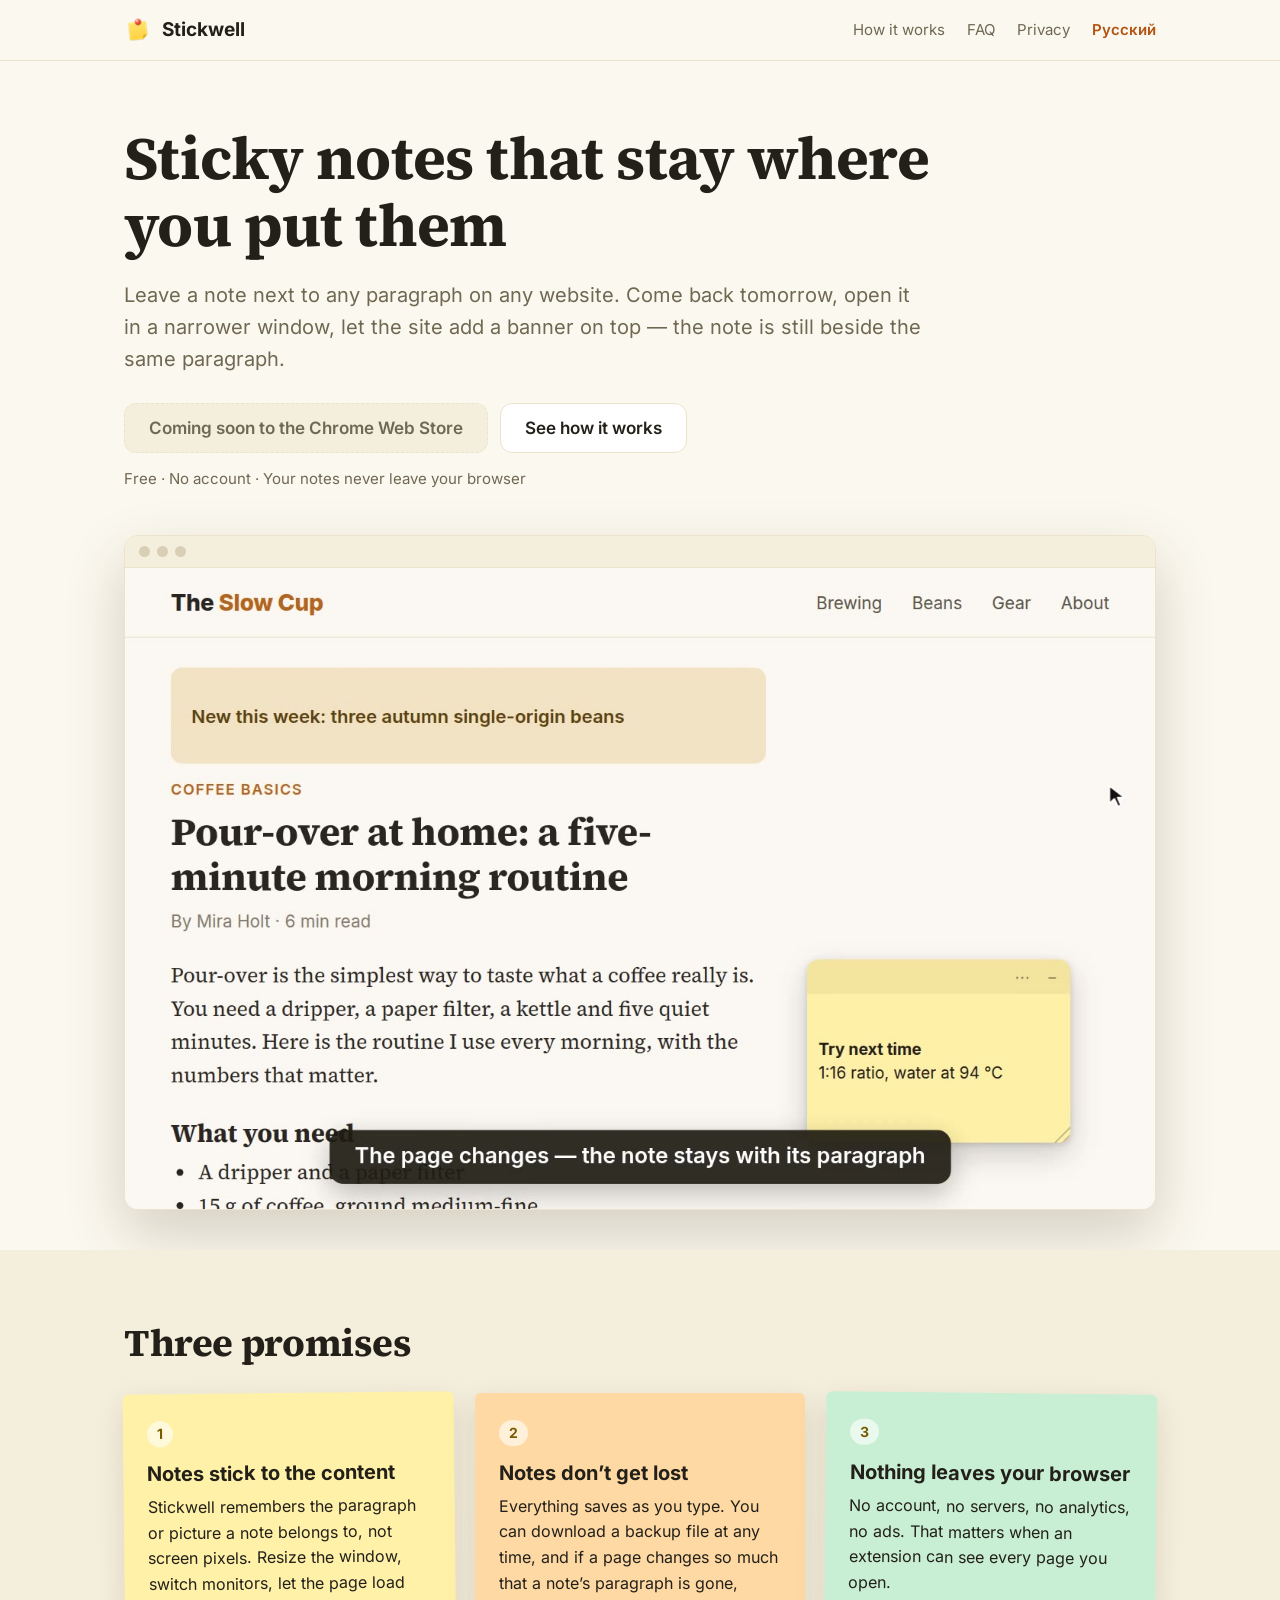
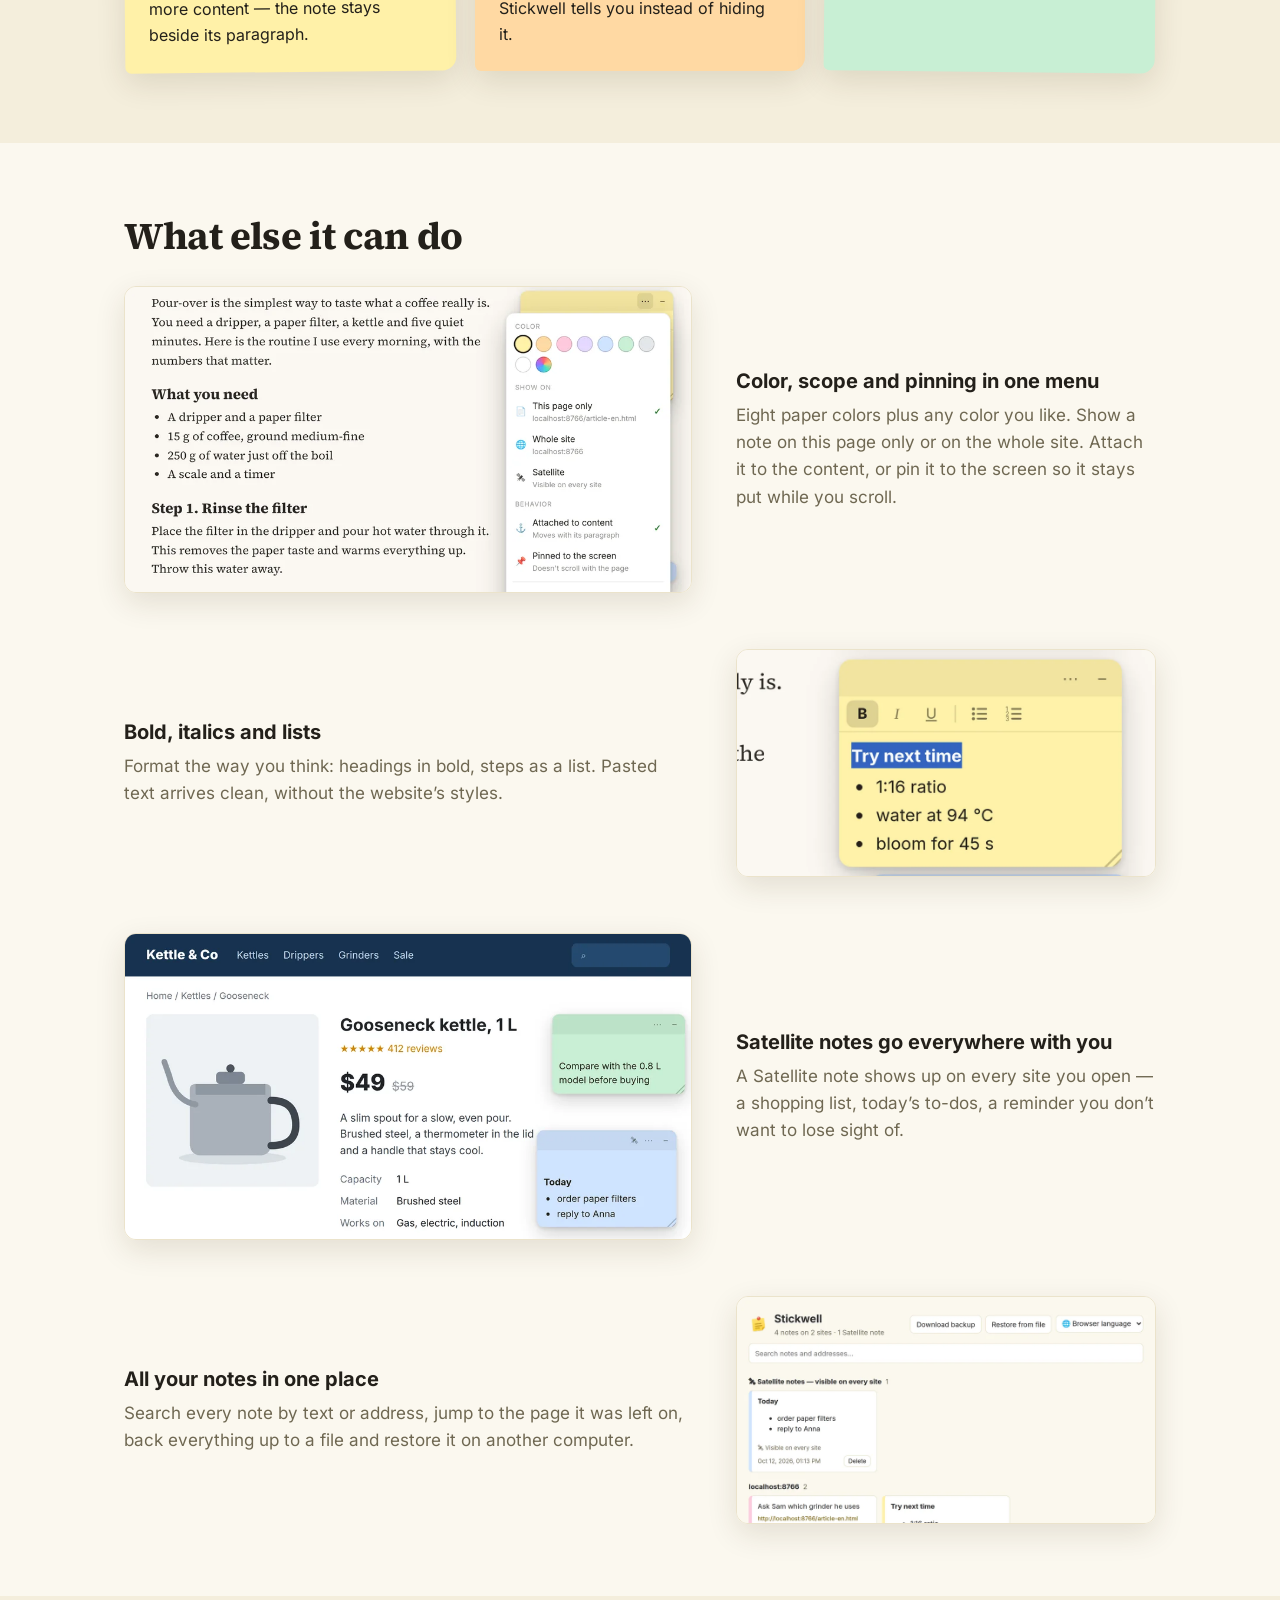
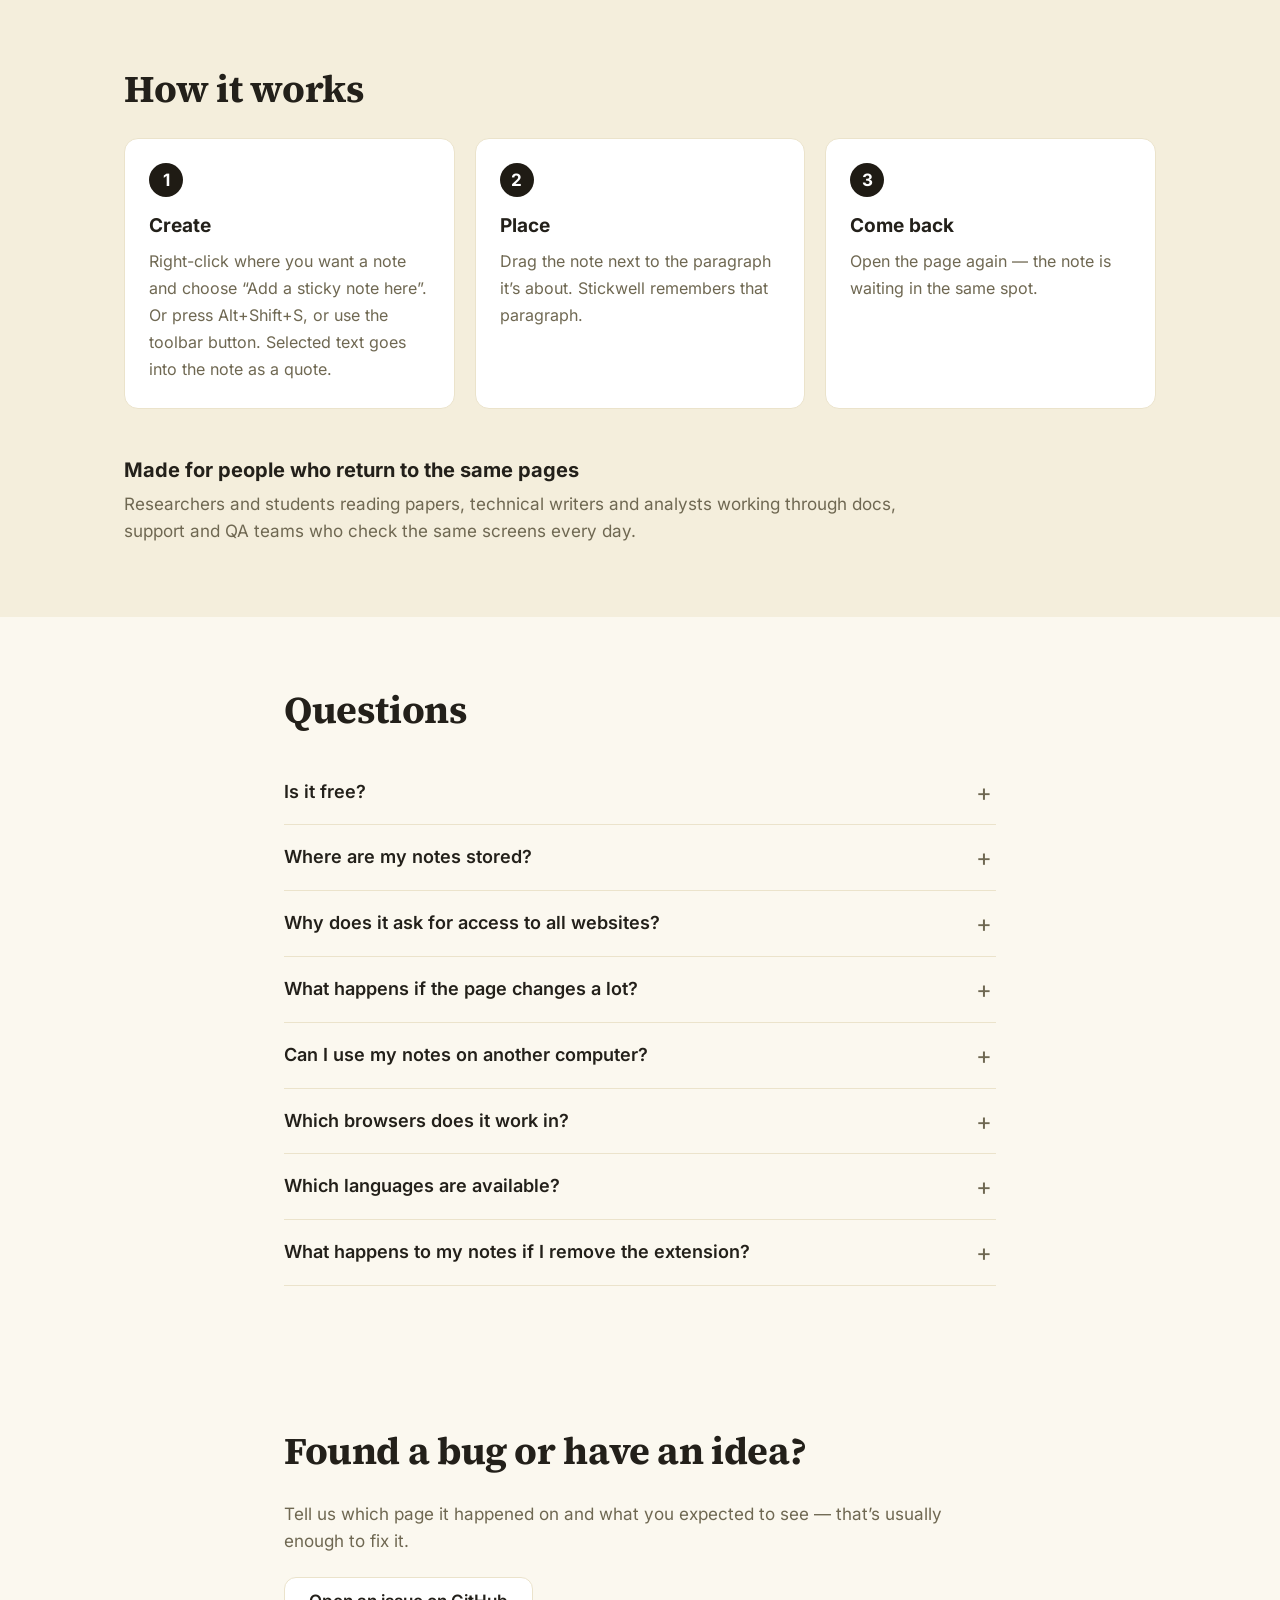
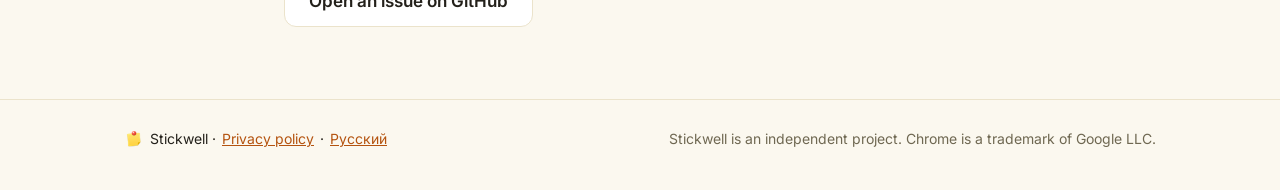
==== index.html @ a38671d3 "Add Stickwell landing page and privacy policy Co-Authored-By: Claude Opus 5.5 <noreply@anthropic.com" ====
<!doctype html>
<html lang="en">
<head>
<meta charset="utf-8">
<meta name="viewport" content="width=device-width, initial-scale=1">
<title>Stickwell — sticky notes that stay where you put them</title>
<meta name="description" content="Sticky notes for any web page. They stay next to the paragraph you left them by — even when the page changes. Free, no account, stored only in your browser.">
<link rel="icon" href="assets/icon32.png">
<link rel="alternate" hreflang="en" href="index.html"><link rel="alternate" hreflang="ru" href="ru.html">
<meta property="og:title" content="Stickwell — sticky notes that stay where you put them">
<meta property="og:description" content="Sticky notes for any web page. They stay next to the paragraph you left them by — even when the page changes. Free, no account, stored only in your browser.">
<meta property="og:image" content="assets/og-image.png">
<meta name="twitter:card" content="summary_large_image">
<link rel="stylesheet" href="assets/site.css">
<script src="assets/config.js" defer></script>
</head>
<body data-lang="en">
<header class="top"><div class="wrap row">
  <a class="brand" href="index.html"><img src="assets/icon32.png" width="28" height="28" alt="">Stickwell</a>
  <nav><a href="#how">How it works</a><a href="#faq">FAQ</a><a href="privacy.html">Privacy</a><a class="lang" href="ru.html" hreflang="ru">Русский</a></nav>
</div></header>

<main>
<section class="hero"><div class="wrap">
  <h1>Sticky notes that stay where you put them</h1>
  <p class="lead">Leave a note next to any paragraph on any website. Come back tomorrow, open it in a narrower window, let the site add a banner on top — the note is still beside the same paragraph.</p>
  <div class="ctas">
    <a class="btn primary" data-store href="#" data-soon="Coming soon to the Chrome Web Store">Add to Chrome — it’s free</a>
    <a class="btn ghost" href="#how">See how it works</a>
  </div>
  <p class="trust">Free · No account · Your notes never leave your browser</p>
  <div class="browser">
    <div class="chrome"><span></span><span></span><span></span></div>
    <video autoplay muted loop playsinline preload="metadata" poster="assets/demo-en.jpg" width="1350" height="840" aria-label="Demo: a note is created, moved next to a paragraph, survives a page reload and follows its paragraph when the page changes.">
      <source src="assets/demo-en.mp4" type="video/mp4">
    </video>
  </div>
</div></section>

<section class="promises"><div class="wrap">
  <h2>Three promises</h2>
  <div class="cards"><article class="card"><span class="num">1</span><h3>Notes stick to the content</h3><p>Stickwell remembers the paragraph or picture a note belongs to, not screen pixels. Resize the window, switch monitors, let the page load more content — the note stays beside its paragraph.</p></article><article class="card"><span class="num">2</span><h3>Notes don’t get lost</h3><p>Everything saves as you type. You can download a backup file at any time, and if a page changes so much that a note’s paragraph is gone, Stickwell tells you instead of hiding it.</p></article><article class="card"><span class="num">3</span><h3>Nothing leaves your browser</h3><p>No account, no servers, no analytics, no ads. That matters when an extension can see every page you open.</p></article></div>
</div></section>

<section class="features"><div class="wrap">
  <h2>What else it can do</h2>
  <div class="feat">
      <figure class="shot"><img src="assets/en-menu.webp" width="960" height="518" loading="lazy" alt="Color, scope and pinning in one menu"></figure>
      <div class="ftext"><h3>Color, scope and pinning in one menu</h3><p>Eight paper colors plus any color you like. Show a note on this page only or on the whole site. Attach it to the content, or pin it to the screen so it stays put while you scroll.</p></div></div><div class="feat rev">
      <figure class="shot"><img src="assets/en-format.webp" width="960" height="518" loading="lazy" alt="Bold, italics and lists"></figure>
      <div class="ftext"><h3>Bold, italics and lists</h3><p>Format the way you think: headings in bold, steps as a list. Pasted text arrives clean, without the website’s styles.</p></div></div><div class="feat">
      <figure class="shot"><img src="assets/en-satellite.webp" width="960" height="518" loading="lazy" alt="Satellite notes go everywhere with you"></figure>
      <div class="ftext"><h3>Satellite notes go everywhere with you</h3><p>A Satellite note shows up on every site you open — a shopping list, today’s to-dos, a reminder you don’t want to lose sight of.</p></div></div><div class="feat rev">
      <figure class="shot"><img src="assets/en-all.webp" width="960" height="518" loading="lazy" alt="All your notes in one place"></figure>
      <div class="ftext"><h3>All your notes in one place</h3><p>Search every note by text or address, jump to the page it was left on, back everything up to a file and restore it on another computer.</p></div></div>
</div></section>

<section id="how" class="how"><div class="wrap">
  <h2>How it works</h2>
  <ol class="steps"><li><b>Create</b><span>Right-click where you want a note and choose “Add a sticky note here”. Or press Alt+Shift+S, or use the toolbar button. Selected text goes into the note as a quote.</span></li><li><b>Place</b><span>Drag the note next to the paragraph it’s about. Stickwell remembers that paragraph.</span></li><li><b>Come back</b><span>Open the page again — the note is waiting in the same spot.</span></li></ol>
  <div class="who"><h3>Made for people who return to the same pages</h3><p>Researchers and students reading papers, technical writers and analysts working through docs, support and QA teams who check the same screens every day.</p></div>
</div></section>

<section id="faq" class="faq"><div class="wrap narrow">
  <h2>Questions</h2>
  <details><summary>Is it free?</summary><p>Yes. Stickwell is free and has no ads. If sync between devices is added one day, it will be an optional extra.</p></details><details><summary>Where are my notes stored?</summary><p>Only in your browser, in its storage for extensions. Stickwell makes no network requests. Read the <a href="privacy.html">privacy policy</a> for the details.</p></details><details><summary>Why does it ask for access to all websites?</summary><p>So that it can show your notes on whatever page you open and find the paragraph each note is attached to. It doesn’t edit the page’s own text, links or forms and doesn’t record what you type on the site.</p></details><details><summary>What happens if the page changes a lot?</summary><p>Stickwell looks for the paragraph by its position in the page and by the beginning of its text. If the paragraph is gone, the note stays at its last position and is marked “Original spot on the page not found”, so you can move it.</p></details><details><summary>Can I use my notes on another computer?</summary><p>Not automatically yet. Download a backup on the “All notes” page and restore it on the other computer.</p></details><details><summary>Which browsers does it work in?</summary><p>Chrome and other browsers that install extensions from the Chrome Web Store, such as Edge, Brave, Opera and Yandex Browser. Firefox and Safari aren’t supported yet.</p></details><details><summary>Which languages are available?</summary><p>English, Spanish, German, Chinese (Simplified) and Russian. Stickwell follows your browser’s language, and you can switch it in the extension menu.</p></details><details><summary>What happens to my notes if I remove the extension?</summary><p>The browser deletes them together with the extension. Download a backup first if you want to keep them.</p></details>
</div></section>

<section id="contact" class="contact"><div class="wrap narrow">
  <h2>Found a bug or have an idea?</h2>
  <p>Tell us which page it happened on and what you expected to see — that’s usually enough to fix it.</p>
  <div class="ctas">
    <a class="btn primary" data-mail href="#" hidden>Write to us</a>
    <a class="btn ghost" data-issues href="#" hidden>Open an issue on GitHub</a>
    <span class="muted" data-nocontact>Contact details are coming soon.</span>
  </div>
</div></section>
</main>

<footer class="foot"><div class="wrap row">
  <span><img src="assets/icon32.png" width="20" height="20" alt=""> Stickwell · <a href="privacy.html">Privacy policy</a> · <a href="ru.html">Русский</a></span>
  <span class="muted">Stickwell is an independent project. Chrome is a trademark of Google LLC.</span>
</div></footer>
</body>
</html>
---- assets/site.css ----
[hidden] { display: none !important; }
@font-face { font-family: 'Inter'; font-weight: 400; font-display: swap; src: url(fonts/inter-latin-400-normal.woff2) format('woff2'); unicode-range: U+0000-00FF, U+2000-206F, U+20AC, U+2192; }
@font-face { font-family: 'Inter'; font-weight: 400; font-display: swap; src: url(fonts/inter-cyrillic-400-normal.woff2) format('woff2'); unicode-range: U+0400-04FF; }
@font-face { font-family: 'Inter'; font-weight: 600; font-display: swap; src: url(fonts/inter-latin-600-normal.woff2) format('woff2'); unicode-range: U+0000-00FF, U+2000-206F, U+20AC, U+2192; }
@font-face { font-family: 'Inter'; font-weight: 600; font-display: swap; src: url(fonts/inter-cyrillic-600-normal.woff2) format('woff2'); unicode-range: U+0400-04FF; }
@font-face { font-family: 'Inter'; font-weight: 700; font-display: swap; src: url(fonts/inter-latin-700-normal.woff2) format('woff2'); unicode-range: U+0000-00FF, U+2000-206F, U+20AC, U+2192; }
@font-face { font-family: 'Inter'; font-weight: 700; font-display: swap; src: url(fonts/inter-cyrillic-700-normal.woff2) format('woff2'); unicode-range: U+0400-04FF; }
@font-face { font-family: 'Source Serif'; font-weight: 700; font-display: swap; src: url(fonts/source-serif-4-latin-700-normal.woff2) format('woff2'); unicode-range: U+0000-00FF, U+2000-206F; }
@font-face { font-family: 'Source Serif'; font-weight: 700; font-display: swap; src: url(fonts/source-serif-4-cyrillic-700-normal.woff2) format('woff2'); unicode-range: U+0400-04FF; }

:root {
  --bg: #FBF8EF; --bg2: #F4EEDC; --fg: #23201A; --muted: #6F6852; --line: #EBE3CB;
  --card: #FFFFFF; --accent: #B4530F; --dark: #1F1B14; --note: #FFF1A8; --gold: #F7D774;
  --shadow: 0 10px 30px rgba(60, 45, 10, .12);
}
@media (prefers-color-scheme: dark) {
  :root { --bg: #1B1A17; --bg2: #22201B; --fg: #ECE7DA; --muted: #A9A18B; --line: #36332B; --card: #26241F;
    --accent: #E9A15B; --note: #4A4120; --shadow: 0 10px 30px rgba(0, 0, 0, .35); }
}
* { box-sizing: border-box; }
html { scroll-behavior: smooth; }
body { margin: 0; background: var(--bg); color: var(--fg); font: 17px/1.6 Inter, -apple-system, 'Segoe UI', Roboto, Arial, sans-serif; -webkit-font-smoothing: antialiased; }
a { color: var(--accent); }
img, video { max-width: 100%; height: auto; display: block; }
.wrap { max-width: 1080px; margin: 0 auto; padding: 0 24px; }
.wrap.narrow { max-width: 760px; }
.row { display: flex; align-items: center; justify-content: space-between; gap: 16px; flex-wrap: wrap; }
.muted { color: var(--muted); }
h1, h2 { font-family: 'Source Serif', Georgia, serif; font-weight: 700; letter-spacing: -.01em; line-height: 1.12; margin: 0; }
h1 { font-size: clamp(36px, 6vw, 60px); max-width: 15em; }
h2 { font-size: clamp(28px, 4vw, 38px); margin-bottom: 28px; }
h3 { font-size: 20px; line-height: 1.3; margin: 0 0 8px; }
section { padding: 72px 0; }

/* шапка */
.top { position: sticky; top: 0; z-index: 10; background: color-mix(in srgb, var(--bg) 88%, transparent); backdrop-filter: blur(8px); border-bottom: 1px solid var(--line); }
.top .row { height: 60px; flex-wrap: nowrap; }
.brand { display: flex; align-items: center; gap: 10px; font-weight: 700; font-size: 19px; color: var(--fg); text-decoration: none; white-space: nowrap; }
nav { display: flex; gap: 22px; font-size: 15px; }
nav a { color: var(--muted); text-decoration: none; white-space: nowrap; }
nav a:hover { color: var(--fg); }
nav a.lang { color: var(--accent); font-weight: 600; }

/* первый экран */
.hero { padding-top: 64px; padding-bottom: 40px; }
.lead { font-size: 20px; color: var(--muted); max-width: 40em; margin: 20px 0 28px; }
.ctas { display: flex; gap: 12px; flex-wrap: wrap; align-items: center; }
.btn { display: inline-flex; align-items: center; justify-content: center; min-height: 50px; padding: 0 24px; border-radius: 12px; font-weight: 600; font-size: 17px; text-decoration: none; transition: transform .15s, box-shadow .15s; }
.btn.primary { background: var(--dark); color: #fff; box-shadow: 0 6px 18px rgba(31, 27, 20, .25); }
.btn.primary:hover { transform: translateY(-1px); }
.btn.ghost { color: var(--fg); border: 1.5px solid var(--line); background: var(--card); }
.btn.soon { background: var(--bg2); color: var(--muted); box-shadow: none; cursor: default; border: 1.5px dashed var(--line); }
.btn.soon:hover { transform: none; }
@media (prefers-color-scheme: dark) { .btn.primary { background: var(--gold); color: #1F1B14; } }
.trust { font-size: 15px; color: var(--muted); margin: 14px 0 0; }
.browser { margin-top: 44px; border-radius: 14px; overflow: hidden; background: var(--card); box-shadow: 0 24px 60px rgba(60, 45, 10, .2); border: 1px solid var(--line); }
.chrome { height: 32px; background: var(--bg2); display: flex; gap: 7px; align-items: center; padding-left: 14px; border-bottom: 1px solid var(--line); }
.chrome span { width: 11px; height: 11px; border-radius: 50%; background: #D9CFB6; }
.browser video { width: 100%; }

/* обещания */
.promises { background: var(--bg2); }
.cards { display: grid; grid-template-columns: repeat(3, 1fr); gap: 20px; }
.card { background: var(--note); border-radius: 6px 6px 14px 6px; padding: 26px 24px 24px; box-shadow: var(--shadow); position: relative; }
.card:nth-child(2) { background: #FFD9A3; } .card:nth-child(3) { background: #C8EFD4; }
@media (prefers-color-scheme: dark) { .card, .card:nth-child(2), .card:nth-child(3) { background: var(--card); border-top: 6px solid var(--gold); } }
.card p { margin: 0; font-size: 16px; }
.card .num { display: inline-block; font: 700 14px/1 Inter, sans-serif; color: #7A5C00; background: rgba(255, 255, 255, .6); border-radius: 20px; padding: 6px 10px; margin-bottom: 14px; }
@media (prefers-color-scheme: dark) { .card .num { color: var(--gold); background: rgba(255,255,255,.06); } }
.card:nth-child(1) { transform: rotate(-.6deg); } .card:nth-child(3) { transform: rotate(.6deg); }

/* возможности */
.feat { display: grid; grid-template-columns: 1.35fr 1fr; gap: 44px; align-items: center; margin-bottom: 56px; }
.feat.rev .shot { order: 2; }
.feat:last-child { margin-bottom: 0; }
.shot { margin: 0; border-radius: 12px; overflow: hidden; box-shadow: var(--shadow); border: 1px solid var(--line); }
.ftext p { color: var(--muted); margin: 0; }

/* как работает */
.how { background: var(--bg2); }
.steps { list-style: none; counter-reset: s; padding: 0; margin: 0 0 48px; display: grid; grid-template-columns: repeat(3, 1fr); gap: 20px; }
.steps li { counter-increment: s; background: var(--card); border-radius: 14px; padding: 24px; border: 1px solid var(--line); }
.steps li::before { content: counter(s); display: grid; place-items: center; width: 34px; height: 34px; border-radius: 50%; background: var(--dark); color: #fff; font-weight: 700; margin-bottom: 14px; }
@media (prefers-color-scheme: dark) { .steps li::before { background: var(--gold); color: #1F1B14; } }
.steps b { display: block; font-size: 19px; margin-bottom: 6px; }
.steps span { color: var(--muted); font-size: 16px; }
.who { max-width: 46em; }
.who p { color: var(--muted); margin: 0; }

/* вопросы */
details { border-bottom: 1px solid var(--line); padding: 4px 0; }
summary { cursor: pointer; font-weight: 600; font-size: 18px; padding: 14px 32px 14px 0; list-style: none; position: relative; }
summary::-webkit-details-marker { display: none; }
summary::after { content: '+'; position: absolute; right: 4px; top: 10px; font-size: 24px; font-weight: 400; color: var(--muted); }
details[open] summary::after { content: '–'; }
details p { margin: 0 0 16px; color: var(--muted); }

/* контакты и подвал */
.contact { text-align: left; }
.contact p { color: var(--muted); margin: 0 0 22px; }
.foot { border-top: 1px solid var(--line); padding: 28px 0 40px; font-size: 14px; }
.foot span { display: inline-flex; align-items: center; gap: 6px; flex-wrap: wrap; }
.foot img { display: inline-block; }

@media (max-width: 860px) {
  .cards, .steps { grid-template-columns: 1fr; }
  .card:nth-child(n) { transform: none; }
  .feat { grid-template-columns: 1fr; gap: 20px; }
  .feat.rev .shot { order: 0; }
  section { padding: 56px 0; }
}
@media (max-width: 640px) {
  .wrap { padding: 0 16px; }
  nav a:not(.lang) { display: none; }
  .lead { font-size: 18px; }
  .btn { width: 100%; }
  .hero { padding-top: 40px; }
}
@media (prefers-reduced-motion: reduce) { html { scroll-behavior: auto; } .btn { transition: none; } }
@media (prefers-color-scheme: dark) { .btn.soon { background: var(--bg2); color: var(--muted); box-shadow: none; } }
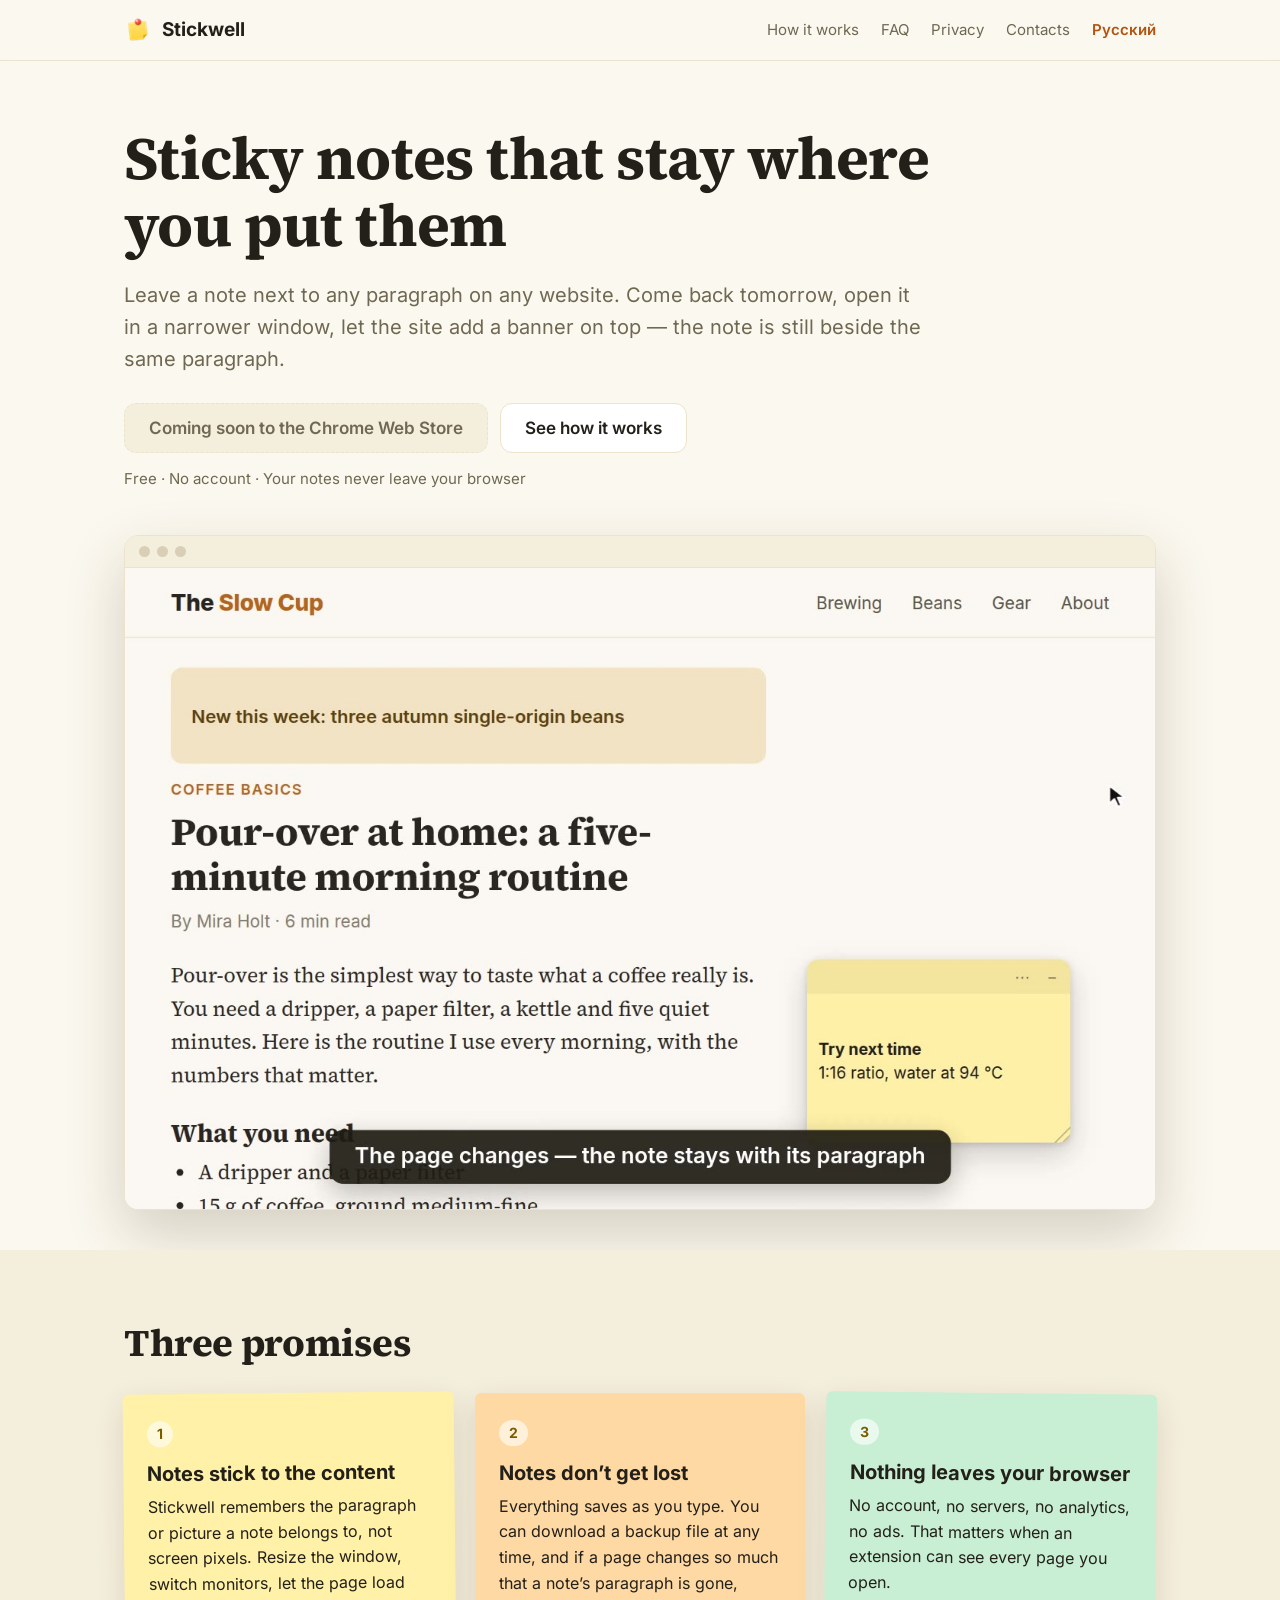
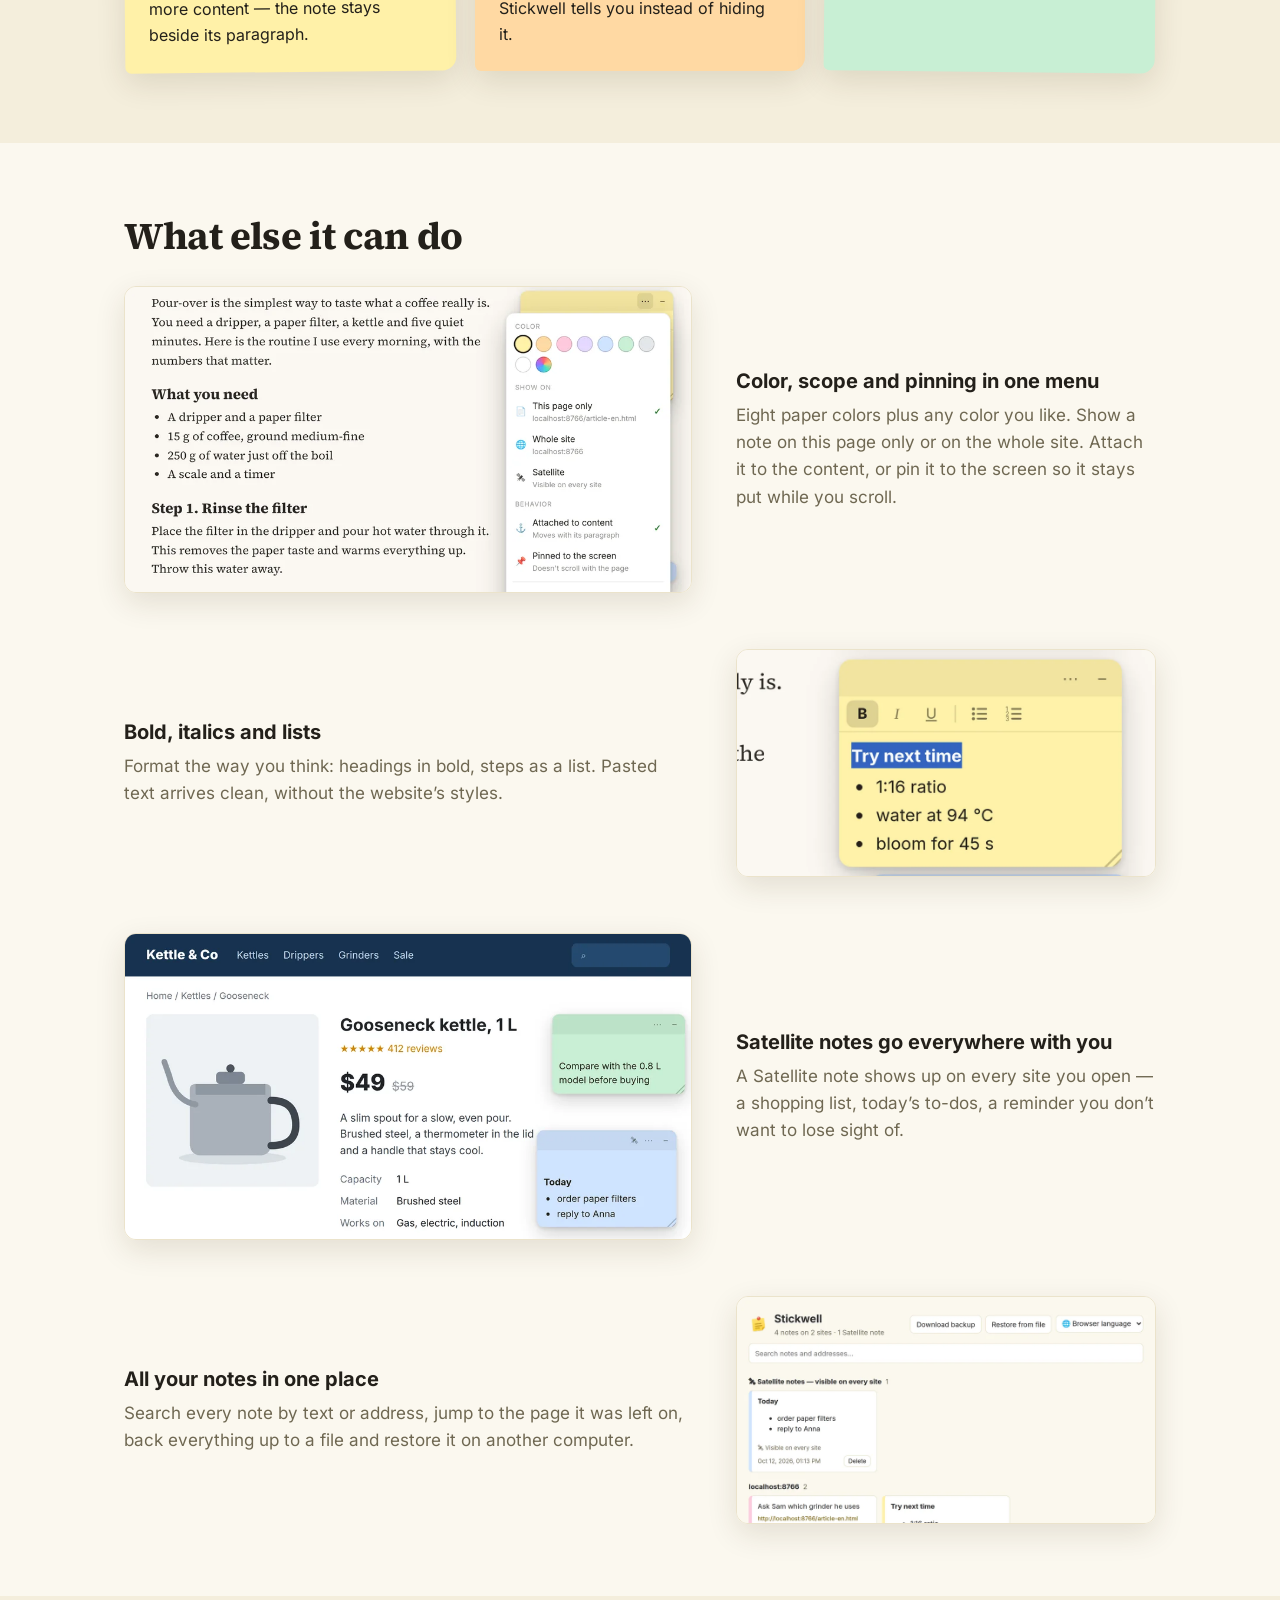
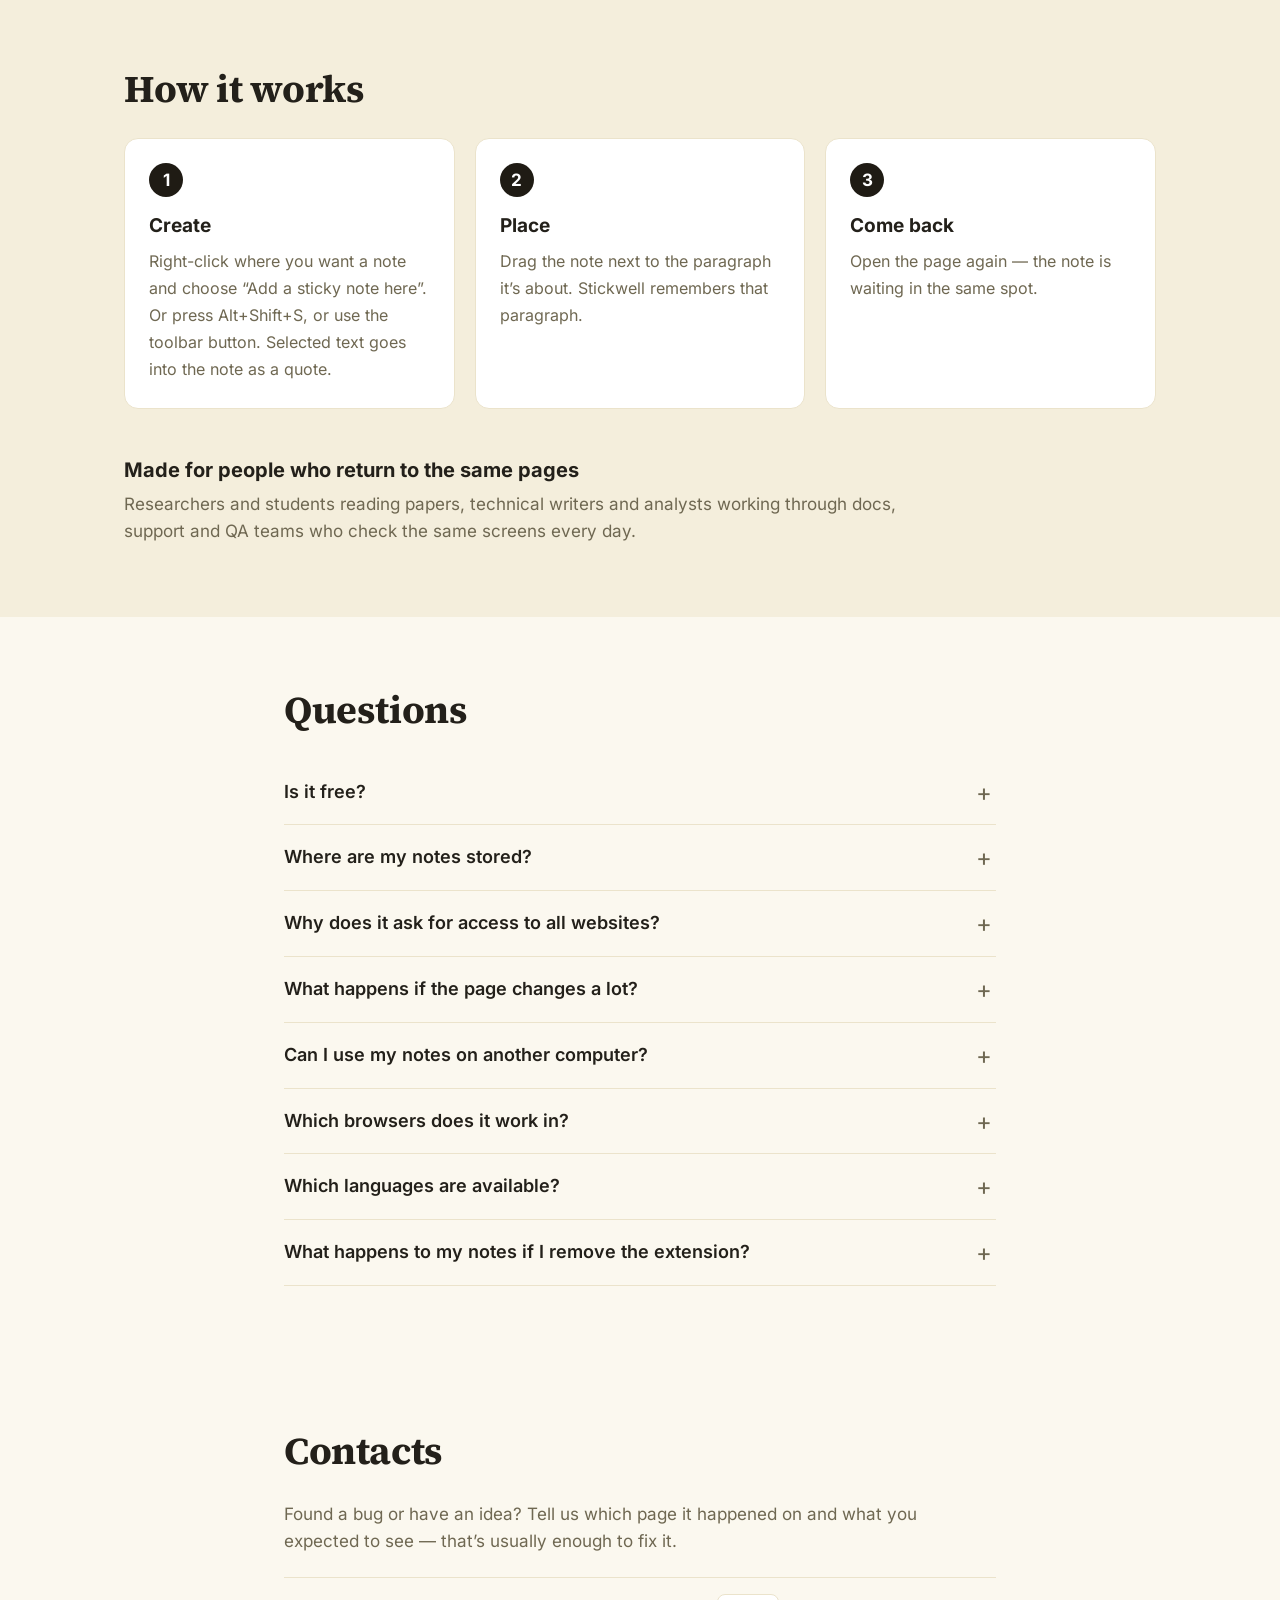
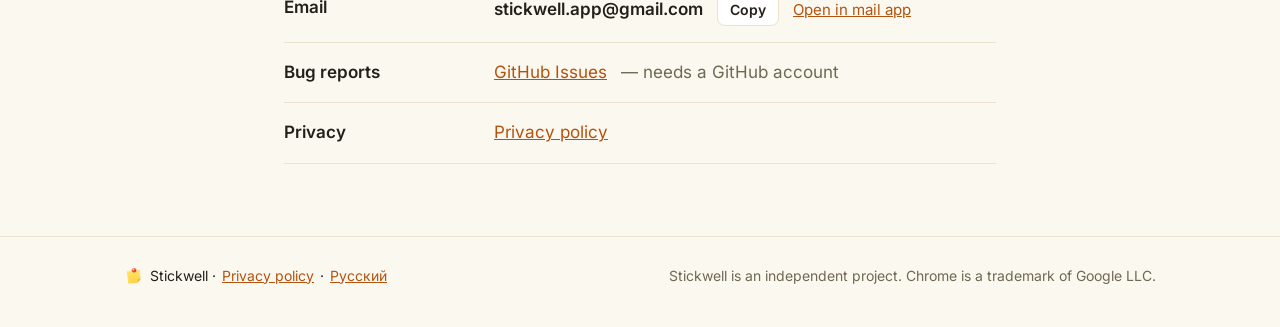
==== commit 226db2c5: "Add Contacts section with visible email, copy button and links Co-Authored-By: Claude Opus 5.5 <nore" ====
--- a/index.html
+++ b/index.html
@@ -17,7 +17,7 @@
 <body data-lang="en">
 <header class="top"><div class="wrap row">
   <a class="brand" href="index.html"><img src="assets/icon32.png" width="28" height="28" alt="">Stickwell</a>
-  <nav><a href="#how">How it works</a><a href="#faq">FAQ</a><a href="privacy.html">Privacy</a><a class="lang" href="ru.html" hreflang="ru">Русский</a></nav>
+  <nav><a href="#how">How it works</a><a href="#faq">FAQ</a><a href="privacy.html">Privacy</a><a href="#contact">Contacts</a><a class="lang" href="ru.html" hreflang="ru">Русский</a></nav>
 </div></header>
 
 <main>
@@ -67,13 +67,19 @@
 </div></section>
 
 <section id="contact" class="contact"><div class="wrap narrow">
-  <h2>Found a bug or have an idea?</h2>
-  <p>Tell us which page it happened on and what you expected to see — that’s usually enough to fix it.</p>
-  <div class="ctas">
-    <a class="btn primary" data-mail href="#" hidden>Write to us</a>
-    <a class="btn ghost" data-issues href="#" hidden>Open an issue on GitHub</a>
-    <span class="muted" data-nocontact>Contact details are coming soon.</span>
-  </div>
+  <h2>Contacts</h2>
+  <p>Found a bug or have an idea? Tell us which page it happened on and what you expected to see — that’s usually enough to fix it.</p>
+  <dl class="contacts">
+    <div data-row="mail" hidden><dt>Email</dt><dd>
+      <span class="addr" data-mail-text></span>
+      <button type="button" class="copy" data-copy data-copied="Copied">Copy</button>
+      <a class="sub" data-mail href="#">Open in mail app</a></dd></div>
+    <div data-row="issues" hidden><dt>Bug reports</dt><dd>
+      <a data-issues href="#">GitHub Issues</a> <span class="muted">— needs a GitHub account</span></dd></div>
+    <div data-row="store" hidden><dt>Reviews</dt><dd><a data-store-link href="#">Stickwell in the Chrome Web Store</a></dd></div>
+    <div><dt>Privacy</dt><dd><a href="privacy.html">Privacy policy</a></dd></div>
+  </dl>
+  <p class="muted" data-nocontact>Contact details are coming soon.</p>
 </div></section>
 </main>
 
--- a/assets/site.css
+++ b/assets/site.css
@@ -98,6 +98,16 @@
 /* контакты и подвал */
 .contact { text-align: left; }
 .contact p { color: var(--muted); margin: 0 0 22px; }
+.contacts { margin: 0; border-top: 1px solid var(--line); }
+.contacts > div { display: grid; grid-template-columns: 190px 1fr; gap: 4px 20px; padding: 16px 0; border-bottom: 1px solid var(--line); }
+.contacts dt { font-weight: 600; }
+.contacts dd { margin: 0; display: flex; flex-wrap: wrap; align-items: center; gap: 8px 14px; min-width: 0; }
+.contacts .addr { font-weight: 600; user-select: all; overflow-wrap: anywhere; }
+.contacts .sub { font-size: 15px; }
+.copy { font: inherit; font-size: 14px; font-weight: 600; color: var(--fg); background: var(--card); border: 1.5px solid var(--line); border-radius: 8px; padding: 4px 12px; cursor: pointer; }
+.copy:hover { border-color: var(--muted); }
+.copy:focus-visible { outline: 2px solid var(--accent); outline-offset: 2px; }
+@media (max-width: 640px) { .contacts > div { grid-template-columns: 1fr; } }
 .foot { border-top: 1px solid var(--line); padding: 28px 0 40px; font-size: 14px; }
 .foot span { display: inline-flex; align-items: center; gap: 6px; flex-wrap: wrap; }
 .foot img { display: inline-block; }
